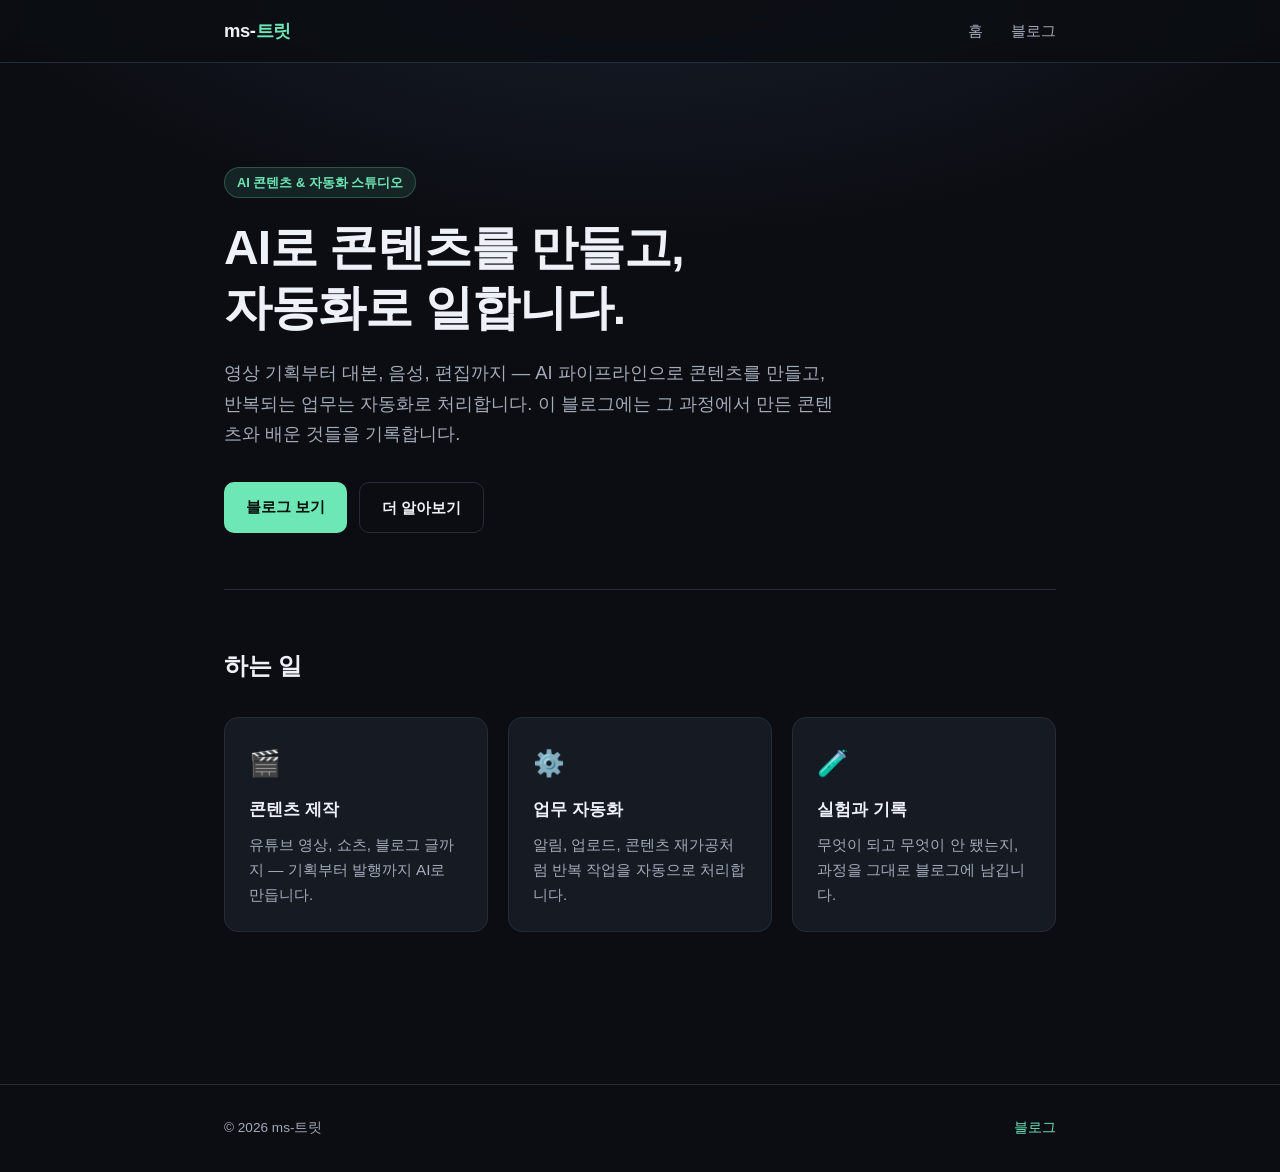
==== index.html @ e6c5c223 "홈페이지 + 블로그 초기 버전" ====
<!doctype html>
<html lang="ko">
<head>
<meta charset="utf-8">
<meta name="viewport" content="width=device-width, initial-scale=1">
<title>ms-트릿 — AI 콘텐츠 & 자동화</title>
<meta name="description" content="AI로 콘텐츠를 만들고, 자동화로 일하는 1인 스튜디오 ms-트릿입니다.">
<link rel="stylesheet" href="style.css">
</head>
<body>

<header class="site">
  <div class="wrap">
    <div class="brand">ms-<span>트릿</span></div>
    <nav class="site">
      <a href="index.html">홈</a>
      <a href="blog/index.html">블로그</a>
    </nav>
  </div>
</header>

<main>
  <div class="wrap">
    <section class="hero">
      <span class="eyebrow">AI 콘텐츠 &amp; 자동화 스튜디오</span>
      <h1>AI로 콘텐츠를 만들고,<br>자동화로 일합니다.</h1>
      <p class="lead">
        영상 기획부터 대본, 음성, 편집까지 — AI 파이프라인으로 콘텐츠를 만들고,
        반복되는 업무는 자동화로 처리합니다. 이 블로그에는 그 과정에서 만든
        콘텐츠와 배운 것들을 기록합니다.
      </p>
      <div class="btn-row">
        <a class="btn primary" href="blog/index.html">블로그 보기</a>
        <a class="btn ghost" href="#about">더 알아보기</a>
      </div>
    </section>

    <section class="section" id="about">
      <h2>하는 일</h2>
      <div class="grid-3">
        <div class="card">
          <div class="icon">🎬</div>
          <h3>콘텐츠 제작</h3>
          <p>유튜브 영상, 쇼츠, 블로그 글까지 — 기획부터 발행까지 AI로 만듭니다.</p>
        </div>
        <div class="card">
          <div class="icon">⚙️</div>
          <h3>업무 자동화</h3>
          <p>알림, 업로드, 콘텐츠 재가공처럼 반복 작업을 자동으로 처리합니다.</p>
        </div>
        <div class="card">
          <div class="icon">🧪</div>
          <h3>실험과 기록</h3>
          <p>무엇이 되고 무엇이 안 됐는지, 과정을 그대로 블로그에 남깁니다.</p>
        </div>
      </div>
    </section>
  </div>
</main>

<footer class="site">
  <div class="wrap">
    <span>© 2026 ms-트릿</span>
    <span><a href="blog/index.html">블로그</a></span>
  </div>
</footer>

</body>
</html>
---- style.css ----
:root {
  --bg: #0b0d12;
  --bg-soft: #12151c;
  --card: #161a23;
  --border: #262b38;
  --text: #eef1f7;
  --text-dim: #a3aab8;
  --accent: #6ee7b7;
  --accent-dim: #3fae86;
  --max-width: 880px;
}

* { box-sizing: border-box; }

html { scroll-behavior: smooth; }

body {
  margin: 0;
  background: radial-gradient(1200px 600px at 50% -10%, #1a2130 0%, var(--bg) 60%);
  color: var(--text);
  font-family: -apple-system, BlinkMacSystemFont, "Pretendard", "Apple SD Gothic Neo",
    "Malgun Gothic", sans-serif;
  line-height: 1.65;
}

a { color: var(--accent); text-decoration: none; }
a:hover { text-decoration: underline; }

.wrap {
  max-width: var(--max-width);
  margin: 0 auto;
  padding: 0 24px;
}

header.site {
  border-bottom: 1px solid var(--border);
  position: sticky;
  top: 0;
  background: rgba(11, 13, 18, 0.85);
  backdrop-filter: blur(10px);
  z-index: 10;
}

header.site .wrap {
  display: flex;
  align-items: center;
  justify-content: space-between;
  padding-top: 16px;
  padding-bottom: 16px;
}

.brand {
  font-weight: 700;
  font-size: 1.15rem;
  color: var(--text);
  letter-spacing: -0.02em;
}
.brand span { color: var(--accent); }

nav.site a {
  color: var(--text-dim);
  margin-left: 24px;
  font-size: 0.95rem;
  font-weight: 500;
}
nav.site a:hover { color: var(--text); text-decoration: none; }

main { padding: 64px 0 96px; }

.hero { padding: 40px 0 56px; }
.hero .eyebrow {
  display: inline-block;
  font-size: 0.8rem;
  font-weight: 600;
  color: var(--accent);
  background: rgba(110, 231, 183, 0.1);
  border: 1px solid rgba(110, 231, 183, 0.25);
  padding: 4px 12px;
  border-radius: 999px;
  margin-bottom: 20px;
}
.hero h1 {
  font-size: clamp(2rem, 5vw, 3rem);
  line-height: 1.25;
  letter-spacing: -0.02em;
  margin: 0 0 20px;
}
.hero p.lead {
  font-size: 1.15rem;
  color: var(--text-dim);
  max-width: 620px;
  margin: 0 0 32px;
}

.btn-row { display: flex; gap: 12px; flex-wrap: wrap; }
.btn {
  display: inline-block;
  padding: 12px 22px;
  border-radius: 10px;
  font-weight: 600;
  font-size: 0.95rem;
}
.btn.primary {
  background: var(--accent);
  color: #06110c;
}
.btn.primary:hover { background: var(--accent-dim); text-decoration: none; }
.btn.ghost {
  border: 1px solid var(--border);
  color: var(--text);
}
.btn.ghost:hover { border-color: var(--accent); text-decoration: none; }

section.section { padding: 56px 0; border-top: 1px solid var(--border); }
section.section h2 {
  font-size: 1.5rem;
  margin: 0 0 32px;
  letter-spacing: -0.01em;
}

.grid-3 {
  display: grid;
  grid-template-columns: repeat(3, 1fr);
  gap: 20px;
}
@media (max-width: 720px) {
  .grid-3 { grid-template-columns: 1fr; }
}

.card {
  background: var(--card);
  border: 1px solid var(--border);
  border-radius: 14px;
  padding: 24px;
}
.card .icon { font-size: 1.6rem; margin-bottom: 12px; }
.card h3 { margin: 0 0 8px; font-size: 1.05rem; }
.card p { margin: 0; color: var(--text-dim); font-size: 0.95rem; }

.post-list { display: flex; flex-direction: column; gap: 16px; }
.post-item {
  background: var(--card);
  border: 1px solid var(--border);
  border-radius: 14px;
  padding: 22px 24px;
  transition: border-color 0.15s;
}
.post-item:hover { border-color: var(--accent-dim); }
.post-item a.title {
  font-size: 1.1rem;
  font-weight: 700;
  color: var(--text);
  display: block;
  margin-bottom: 6px;
}
.post-item a.title:hover { color: var(--accent); text-decoration: none; }
.post-item .meta { font-size: 0.85rem; color: var(--text-dim); }
.post-item p.excerpt { color: var(--text-dim); margin: 10px 0 0; font-size: 0.95rem; }

.empty-state {
  text-align: center;
  padding: 56px 24px;
  border: 1px dashed var(--border);
  border-radius: 14px;
  color: var(--text-dim);
}
.empty-state .icon { font-size: 2rem; margin-bottom: 12px; }

footer.site {
  border-top: 1px solid var(--border);
  padding: 32px 0;
  color: var(--text-dim);
  font-size: 0.85rem;
}
footer.site .wrap {
  display: flex;
  justify-content: space-between;
  flex-wrap: wrap;
  gap: 12px;
}

article.post h1 {
  font-size: clamp(1.6rem, 4vw, 2.2rem);
  letter-spacing: -0.02em;
  margin-bottom: 12px;
}
article.post .meta { color: var(--text-dim); margin-bottom: 32px; font-size: 0.9rem; }
article.post .body p { margin: 0 0 20px; color: #dbe0ea; }
article.post .body h2 { font-size: 1.3rem; margin: 36px 0 16px; }
.back-link { display: inline-block; margin-bottom: 32px; color: var(--text-dim); font-size: 0.9rem; }
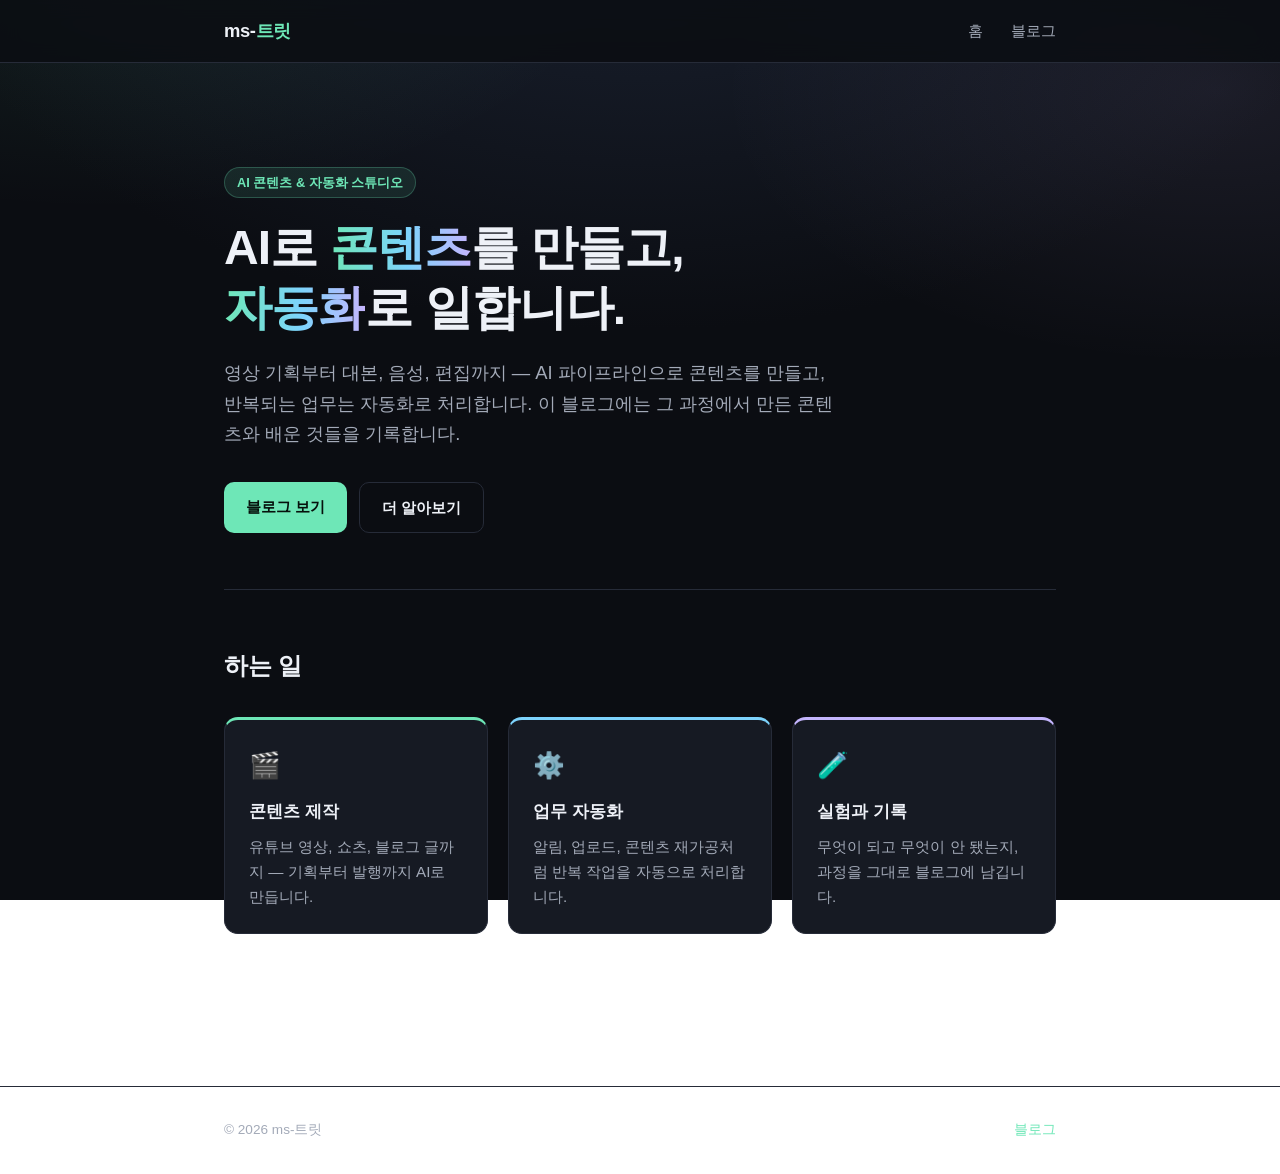
==== commit 8d3b7573: "디자인 개선: 그라데이션 포인트, 색상 다양화, 읽는시간 표시" ====
--- a/index.html
+++ b/index.html
@@ -23,7 +23,7 @@
   <div class="wrap">
     <section class="hero">
       <span class="eyebrow">AI 콘텐츠 &amp; 자동화 스튜디오</span>
-      <h1>AI로 콘텐츠를 만들고,<br>자동화로 일합니다.</h1>
+      <h1>AI로 <span class="grad-text">콘텐츠</span>를 만들고,<br><span class="grad-text">자동화</span>로 일합니다.</h1>
       <p class="lead">
         영상 기획부터 대본, 음성, 편집까지 — AI 파이프라인으로 콘텐츠를 만들고,
         반복되는 업무는 자동화로 처리합니다. 이 블로그에는 그 과정에서 만든
--- a/style.css
+++ b/style.css
@@ -7,6 +7,10 @@
   --text-dim: #a3aab8;
   --accent: #6ee7b7;
   --accent-dim: #3fae86;
+  --accent2: #7dd3fc;
+  --accent2-dim: #38a9d6;
+  --accent3: #c4b5fd;
+  --accent3-dim: #9a86e6;
   --max-width: 880px;
 }
 
@@ -16,11 +20,22 @@
 
 body {
   margin: 0;
-  background: radial-gradient(1200px 600px at 50% -10%, #1a2130 0%, var(--bg) 60%);
+  background:
+    radial-gradient(900px 500px at 8% -10%, rgba(110, 231, 183, 0.10) 0%, transparent 60%),
+    radial-gradient(900px 500px at 95% 10%, rgba(196, 181, 253, 0.09) 0%, transparent 55%),
+    radial-gradient(1200px 700px at 50% -10%, #1a2130 0%, var(--bg) 60%);
+  background-attachment: fixed;
   color: var(--text);
   font-family: -apple-system, BlinkMacSystemFont, "Pretendard", "Apple SD Gothic Neo",
     "Malgun Gothic", sans-serif;
   line-height: 1.65;
+}
+
+.grad-text {
+  background: linear-gradient(90deg, var(--accent) 0%, var(--accent2) 55%, var(--accent3) 100%);
+  -webkit-background-clip: text;
+  background-clip: text;
+  color: transparent;
 }
 
 a { color: var(--accent); text-decoration: none; }
@@ -132,7 +147,12 @@
   border: 1px solid var(--border);
   border-radius: 14px;
   padding: 24px;
-}
+  border-top: 3px solid var(--accent);
+  transition: transform 0.15s, box-shadow 0.15s;
+}
+.card:hover { transform: translateY(-3px); box-shadow: 0 12px 28px -12px rgba(0,0,0,0.5); }
+.card:nth-child(2) { border-top-color: var(--accent2); }
+.card:nth-child(3) { border-top-color: var(--accent3); }
 .card .icon { font-size: 1.6rem; margin-bottom: 12px; }
 .card h3 { margin: 0 0 8px; font-size: 1.05rem; }
 .card p { margin: 0; color: var(--text-dim); font-size: 0.95rem; }
@@ -141,20 +161,36 @@
 .post-item {
   background: var(--card);
   border: 1px solid var(--border);
+  border-left: 3px solid var(--accent);
   border-radius: 14px;
   padding: 22px 24px;
-  transition: border-color 0.15s;
-}
-.post-item:hover { border-color: var(--accent-dim); }
+  transition: transform 0.15s, border-color 0.15s, box-shadow 0.15s;
+  position: relative;
+}
+.post-item:nth-child(3n+2) { border-left-color: var(--accent2); }
+.post-item:nth-child(3n+3) { border-left-color: var(--accent3); }
+.post-item:hover {
+  border-color: var(--border);
+  border-left-width: 3px;
+  transform: translateY(-2px) translateX(2px);
+  box-shadow: 0 14px 30px -16px rgba(0,0,0,0.55);
+}
 .post-item a.title {
-  font-size: 1.1rem;
+  font-size: 1.15rem;
   font-weight: 700;
   color: var(--text);
   display: block;
   margin-bottom: 6px;
 }
 .post-item a.title:hover { color: var(--accent); text-decoration: none; }
-.post-item .meta { font-size: 0.85rem; color: var(--text-dim); }
+.post-item .meta {
+  font-size: 0.8rem;
+  color: var(--text-dim);
+  display: flex;
+  align-items: center;
+  gap: 8px;
+}
+.post-item .meta .dot { opacity: 0.5; }
 .post-item p.excerpt { color: var(--text-dim); margin: 10px 0 0; font-size: 0.95rem; }
 
 .empty-state {
